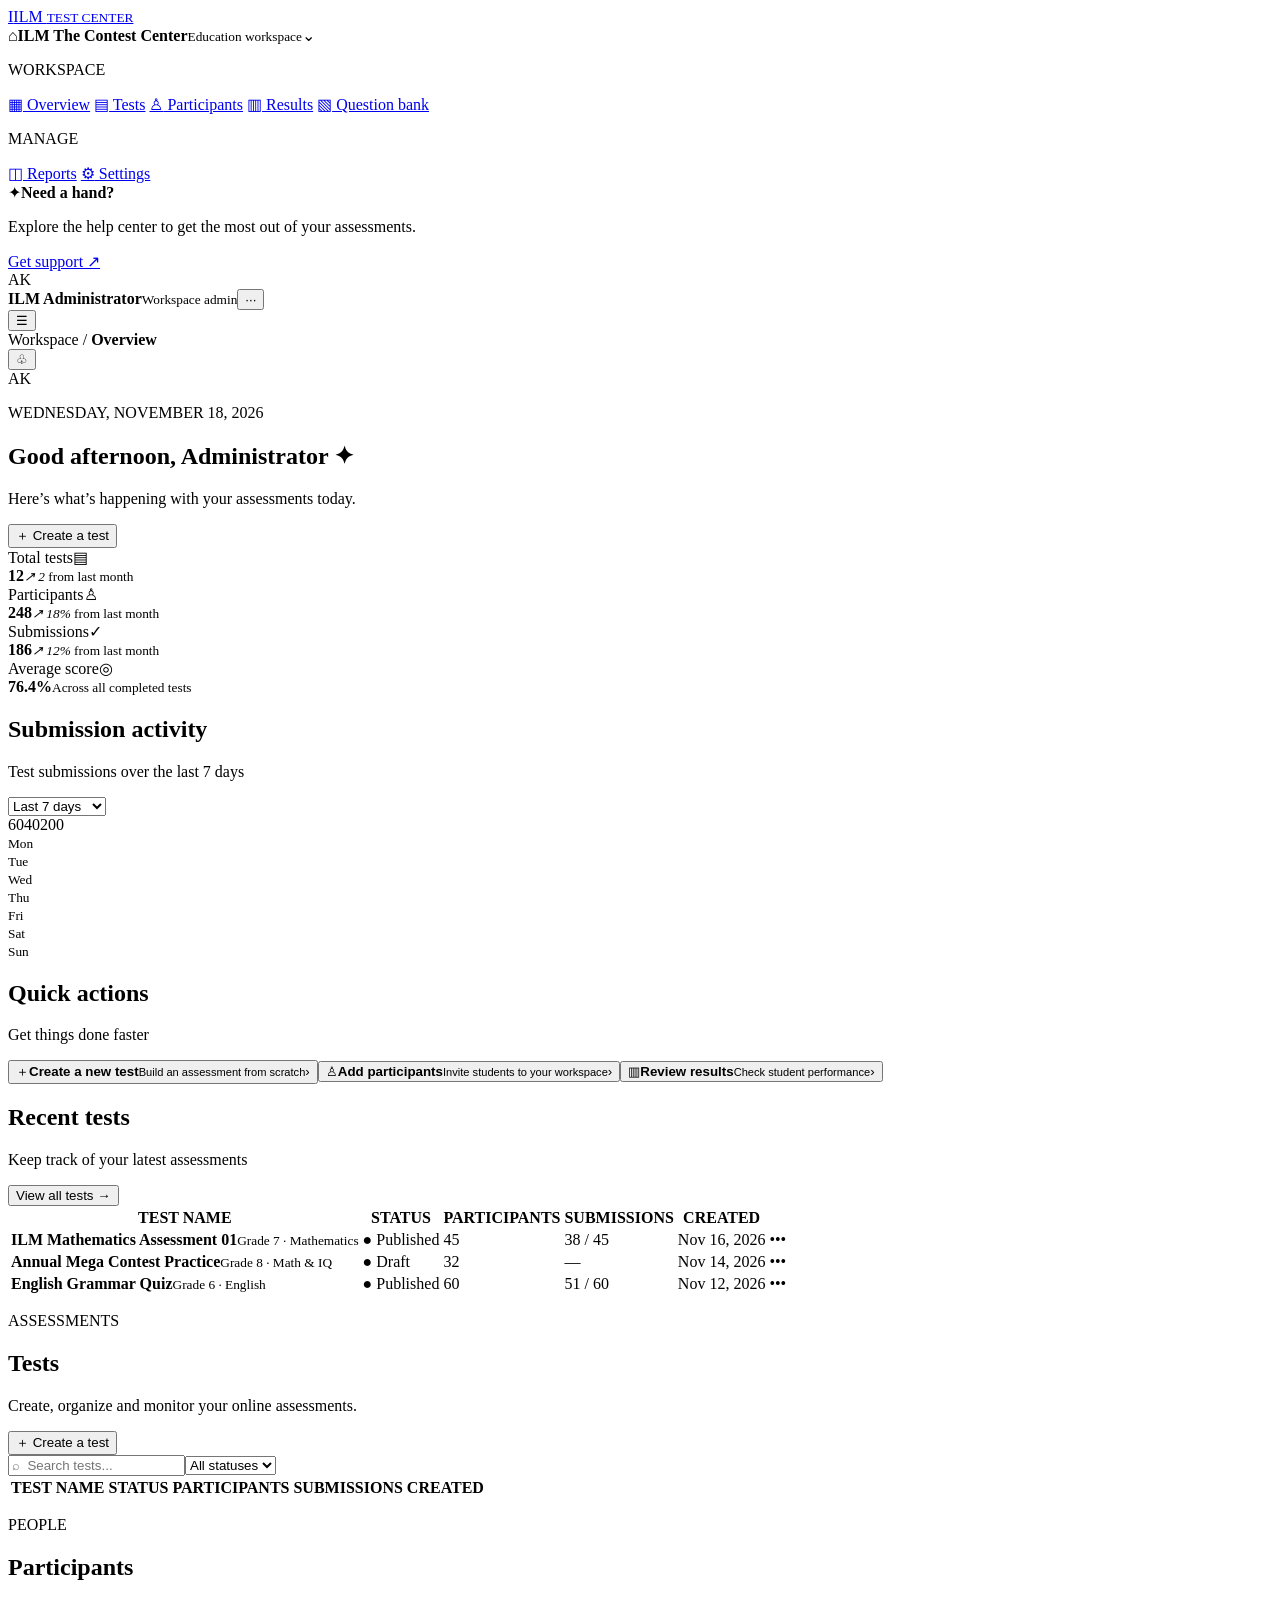
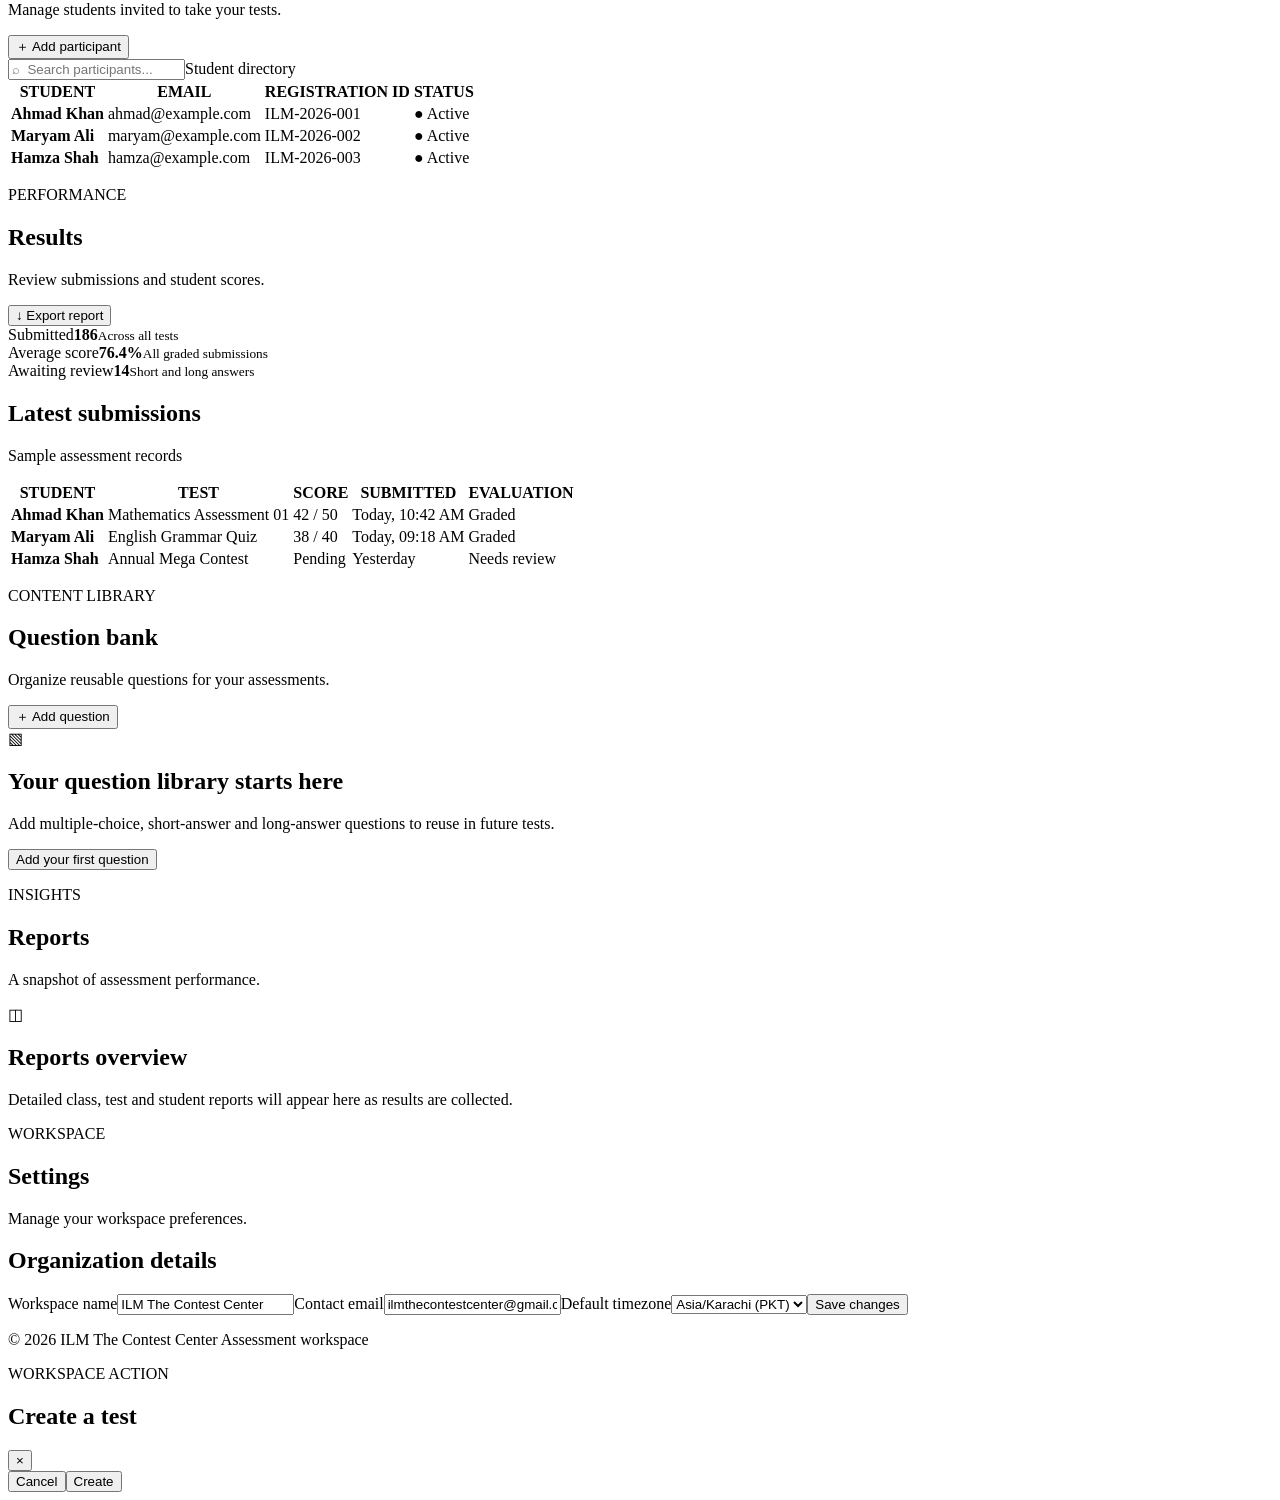
==== index.html @ 672c10fe "Build ILM Test Center assessment dashboard" ====
<!doctype html>
<html lang="en">
<head>
<meta charset="utf-8"><meta name="viewport" content="width=device-width,initial-scale=1">
<meta name="theme-color" content="#f7f8fc"><title>ILM Test Center | Assessment Dashboard</title>
<link rel="preconnect" href="https://fonts.googleapis.com"><link rel="preconnect" href="https://fonts.gstatic.com" crossorigin>
<link href="https://fonts.googleapis.com/css2?family=DM+Sans:wght@400;500;600;700&family=Plus+Jakarta+Sans:wght@600;700;800&display=swap" rel="stylesheet">
<link rel="stylesheet" href="style.css">
</head>
<body>
<div class="app-shell">
<aside class="sidebar" id="sidebar">
<a class="brand" href="#"><span class="brand-mark">I</span><span>ILM <small>TEST CENTER</small></span></a>
<div class="workspace"><span class="workspace-icon">⌂</span><span><b>ILM The Contest Center</b><small>Education workspace</small></span><span class="chevron">⌄</span></div>
<p class="nav-label">WORKSPACE</p>
<nav class="nav">
<a class="nav-link active" href="#overview" data-page="overview"><span>▦</span> Overview</a>
<a class="nav-link" href="#tests" data-page="tests"><span>▤</span> Tests</a>
<a class="nav-link" href="#participants" data-page="participants"><span>♙</span> Participants</a>
<a class="nav-link" href="#results" data-page="results"><span>▥</span> Results</a>
<a class="nav-link" href="#question-bank" data-page="question-bank"><span>▧</span> Question bank</a>
</nav>
<p class="nav-label second">MANAGE</p>
<nav class="nav">
<a class="nav-link" href="#reports" data-page="reports"><span>◫</span> Reports</a>
<a class="nav-link" href="#settings" data-page="settings"><span>⚙</span> Settings</a>
</nav>
<div class="sidebar-bottom"><div class="help-card"><span class="help-icon">✦</span><b>Need a hand?</b><p>Explore the help center to get the most out of your assessments.</p><a href="mailto:ilmthecontestcenter@gmail.com">Get support ↗</a></div><div class="profile"><div class="avatar">AK</div><span><b>ILM Administrator</b><small>Workspace admin</small></span><button class="more">···</button></div></div>
</aside>
<main class="main">
<header class="topbar"><button class="mobile-menu" id="menuBtn">☰</button><div class="crumb">Workspace <span>/</span> <b id="crumbCurrent">Overview</b></div><div class="top-actions"><button class="icon-btn" aria-label="Notifications">♧<i></i></button><div class="top-avatar">AK</div></div></header>
<div class="content">
<section class="page active" id="page-overview">
<div class="welcome-row"><div><p class="eyebrow">WEDNESDAY, NOVEMBER 18, 2026</p><h1>Good afternoon, Administrator <span>✦</span></h1><p class="subheading">Here’s what’s happening with your assessments today.</p></div><button class="primary-btn" data-modal="createTest">＋ Create a test</button></div>
<div class="stats-grid">
<div class="stat-card"><div class="stat-top"><span>Total tests</span><span class="stat-icon purple">▤</span></div><strong id="statTests">12</strong><small><em>↗ 2</em> from last month</small></div>
<div class="stat-card"><div class="stat-top"><span>Participants</span><span class="stat-icon blue">♙</span></div><strong id="statPeople">248</strong><small><em>↗ 18%</em> from last month</small></div>
<div class="stat-card"><div class="stat-top"><span>Submissions</span><span class="stat-icon green">✓</span></div><strong>186</strong><small><em>↗ 12%</em> from last month</small></div>
<div class="stat-card"><div class="stat-top"><span>Average score</span><span class="stat-icon amber">◎</span></div><strong>76.4<span class="unit">%</span></strong><small>Across all completed tests</small></div>
</div>
<div class="section-grid"><div class="panel activity-panel"><div class="panel-heading"><div><h2>Submission activity</h2><p>Test submissions over the last 7 days</p></div><select aria-label="Activity period"><option>Last 7 days</option><option>Last 30 days</option></select></div><div class="chart"><div class="chart-y"><span>60</span><span>40</span><span>20</span><span>0</span></div><div class="chart-main"><div class="grid-lines"><i></i><i></i><i></i><i></i></div><div class="bars"><div><i style="height:42%"></i><small>Mon</small></div><div><i style="height:65%"></i><small>Tue</small></div><div><i style="height:48%"></i><small>Wed</small></div><div><i style="height:83%"></i><small>Thu</small></div><div><i style="height:57%"></i><small>Fri</small></div><div><i style="height:94%"></i><small>Sat</small></div><div><i style="height:70%"></i><small>Sun</small></div></div></div></div></div>
<div class="panel quick-panel"><div class="panel-heading"><div><h2>Quick actions</h2><p>Get things done faster</p></div></div><button class="quick-action" data-modal="createTest"><span class="quick-icon lavender">＋</span><span><b>Create a new test</b><small>Build an assessment from scratch</small></span><span class="arrow">›</span></button><button class="quick-action" data-page-go="participants"><span class="quick-icon sky">♙</span><span><b>Add participants</b><small>Invite students to your workspace</small></span><span class="arrow">›</span></button><button class="quick-action" data-page-go="results"><span class="quick-icon mint">▥</span><span><b>Review results</b><small>Check student performance</small></span><span class="arrow">›</span></button></div></div>
<div class="panel recent-panel"><div class="panel-heading"><div><h2>Recent tests</h2><p>Keep track of your latest assessments</p></div><button class="text-btn" data-page-go="tests">View all tests →</button></div><div class="table-wrap"><table><thead><tr><th>TEST NAME</th><th>STATUS</th><th>PARTICIPANTS</th><th>SUBMISSIONS</th><th>CREATED</th><th></th></tr></thead><tbody id="recentTests"><tr><td><b>ILM Mathematics Assessment 01</b><small>Grade 7 · Mathematics</small></td><td><span class="status published">● Published</span></td><td>45</td><td>38 / 45</td><td>Nov 16, 2026</td><td>•••</td></tr><tr><td><b>Annual Mega Contest Practice</b><small>Grade 8 · Math & IQ</small></td><td><span class="status draft">● Draft</span></td><td>32</td><td>—</td><td>Nov 14, 2026</td><td>•••</td></tr><tr><td><b>English Grammar Quiz</b><small>Grade 6 · English</small></td><td><span class="status published">● Published</span></td><td>60</td><td>51 / 60</td><td>Nov 12, 2026</td><td>•••</td></tr></tbody></table></div></div>
</section>
<section class="page" id="page-tests"><div class="page-heading"><div><p class="eyebrow">ASSESSMENTS</p><h1>Tests</h1><p class="subheading">Create, organize and monitor your online assessments.</p></div><button class="primary-btn" data-modal="createTest">＋ Create a test</button></div><div class="panel"><div class="toolbar"><input id="testSearch" placeholder="⌕  Search tests..."><select><option>All statuses</option><option>Published</option><option>Draft</option></select></div><div class="table-wrap"><table><thead><tr><th>TEST NAME</th><th>STATUS</th><th>PARTICIPANTS</th><th>SUBMISSIONS</th><th>CREATED</th></tr></thead><tbody id="testsTable"></tbody></table></div></div></section>
<section class="page" id="page-participants"><div class="page-heading"><div><p class="eyebrow">PEOPLE</p><h1>Participants</h1><p class="subheading">Manage students invited to take your tests.</p></div><button class="primary-btn" data-modal="addPerson">＋ Add participant</button></div><div class="panel"><div class="toolbar"><input id="peopleSearch" placeholder="⌕  Search participants..."><span class="muted">Student directory</span></div><div class="table-wrap"><table><thead><tr><th>STUDENT</th><th>EMAIL</th><th>REGISTRATION ID</th><th>STATUS</th></tr></thead><tbody id="peopleTable"><tr><td><b>Ahmad Khan</b></td><td>ahmad@example.com</td><td>ILM-2026-001</td><td><span class="status published">● Active</span></td></tr><tr><td><b>Maryam Ali</b></td><td>maryam@example.com</td><td>ILM-2026-002</td><td><span class="status published">● Active</span></td></tr><tr><td><b>Hamza Shah</b></td><td>hamza@example.com</td><td>ILM-2026-003</td><td><span class="status published">● Active</span></td></tr></tbody></table></div></div></section>
<section class="page" id="page-results"><div class="page-heading"><div><p class="eyebrow">PERFORMANCE</p><h1>Results</h1><p class="subheading">Review submissions and student scores.</p></div><button class="outline-btn" onclick="window.print()">↓ Export report</button></div><div class="stats-grid compact"><div class="stat-card"><span>Submitted</span><strong>186</strong><small>Across all tests</small></div><div class="stat-card"><span>Average score</span><strong>76.4%</strong><small>All graded submissions</small></div><div class="stat-card"><span>Awaiting review</span><strong>14</strong><small>Short and long answers</small></div></div><div class="panel"><div class="panel-heading"><div><h2>Latest submissions</h2><p>Sample assessment records</p></div></div><div class="table-wrap"><table><thead><tr><th>STUDENT</th><th>TEST</th><th>SCORE</th><th>SUBMITTED</th><th>EVALUATION</th></tr></thead><tbody><tr><td><b>Ahmad Khan</b></td><td>Mathematics Assessment 01</td><td>42 / 50</td><td>Today, 10:42 AM</td><td><span class="status published">Graded</span></td></tr><tr><td><b>Maryam Ali</b></td><td>English Grammar Quiz</td><td>38 / 40</td><td>Today, 09:18 AM</td><td><span class="status published">Graded</span></td></tr><tr><td><b>Hamza Shah</b></td><td>Annual Mega Contest</td><td>Pending</td><td>Yesterday</td><td><span class="status draft">Needs review</span></td></tr></tbody></table></div></div></section>
<section class="page" id="page-question-bank"><div class="page-heading"><div><p class="eyebrow">CONTENT LIBRARY</p><h1>Question bank</h1><p class="subheading">Organize reusable questions for your assessments.</p></div><button class="primary-btn" data-modal="addQuestion">＋ Add question</button></div><div class="empty-state panel"><div class="empty-icon">▧</div><h2>Your question library starts here</h2><p>Add multiple-choice, short-answer and long-answer questions to reuse in future tests.</p><button class="primary-btn" data-modal="addQuestion">Add your first question</button></div></section>
<section class="page" id="page-reports"><div class="page-heading"><div><p class="eyebrow">INSIGHTS</p><h1>Reports</h1><p class="subheading">A snapshot of assessment performance.</p></div></div><div class="empty-state panel"><div class="empty-icon">◫</div><h2>Reports overview</h2><p>Detailed class, test and student reports will appear here as results are collected.</p></div></section>
<section class="page" id="page-settings"><div class="page-heading"><div><p class="eyebrow">WORKSPACE</p><h1>Settings</h1><p class="subheading">Manage your workspace preferences.</p></div></div><div class="panel settings-panel"><h2>Organization details</h2><label>Workspace name<input value="ILM The Contest Center"></label><label>Contact email<input value="ilmthecontestcenter@gmail.com"></label><label>Default timezone<select><option>Asia/Karachi (PKT)</option></select></label><button class="primary-btn" id="saveSettings">Save changes</button><p class="muted" id="settingsMsg"></p></div></section>
<footer>© 2026 ILM The Contest Center <span>Assessment workspace</span></footer>
</div></main></div>
<div class="modal-backdrop" id="modalBackdrop"><div class="modal"><div class="modal-head"><div><p class="eyebrow">WORKSPACE ACTION</p><h2 id="modalTitle">Create a test</h2></div><button class="close-btn" id="closeModal">×</button></div><form id="actionForm"><div id="modalFields"></div><div class="modal-actions"><button type="button" class="outline-btn" id="cancelModal">Cancel</button><button class="primary-btn" type="submit" id="submitModal">Create</button></div></form></div></div>
<div class="toast" id="toast"></div><script src="app.js"></script>
</body></html>
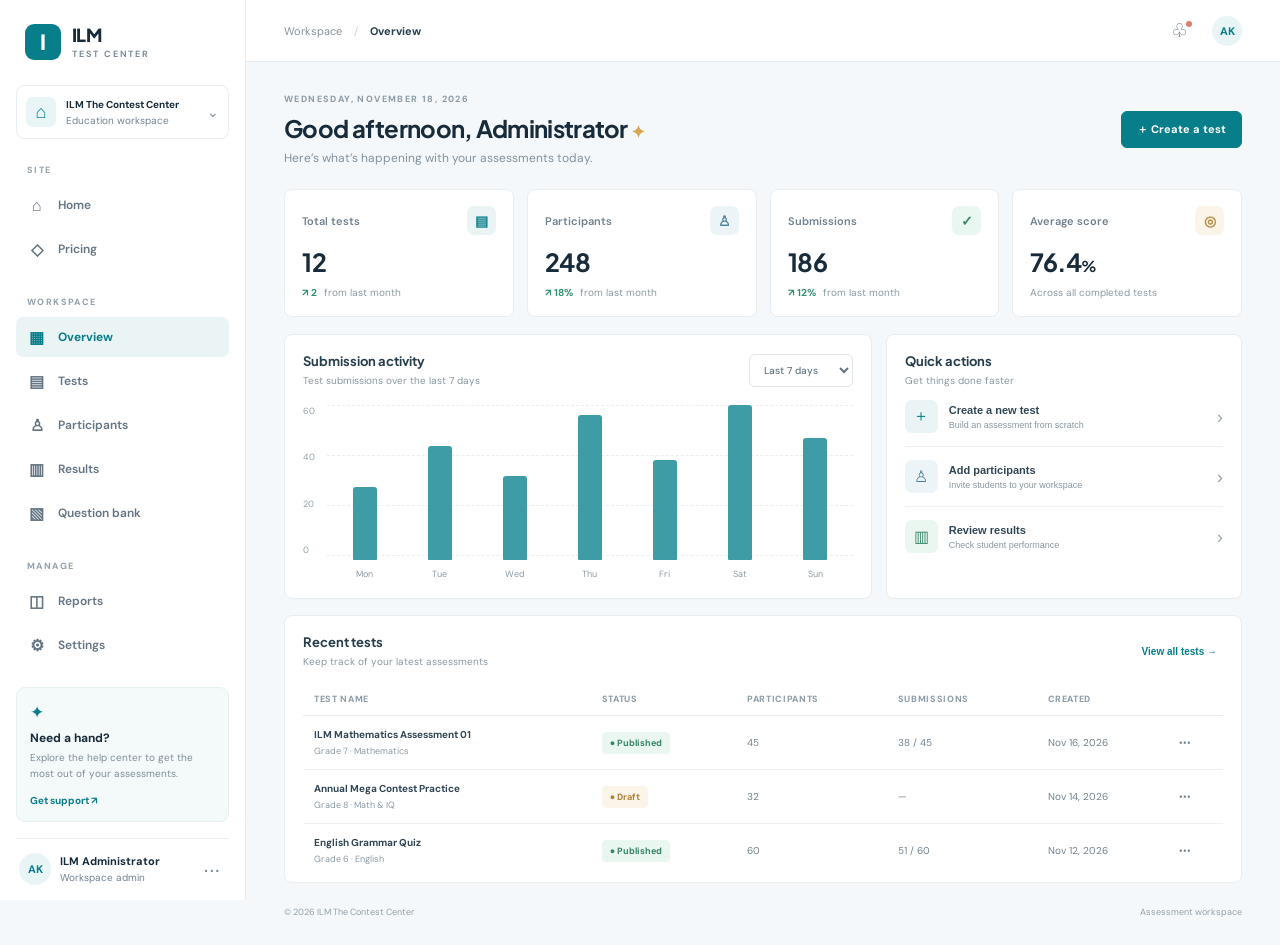
==== commit ce566995: "Add public home and pricing pages" ====
--- a/index.html
+++ b/index.html
@@ -10,9 +10,14 @@
 <body>
 <div class="app-shell">
 <aside class="sidebar" id="sidebar">
-<a class="brand" href="#"><span class="brand-mark">I</span><span>ILM <small>TEST CENTER</small></span></a>
+<a class="brand" href="home.html"><span class="brand-mark">I</span><span>ILM <small>TEST CENTER</small></span></a>
 <div class="workspace"><span class="workspace-icon">⌂</span><span><b>ILM The Contest Center</b><small>Education workspace</small></span><span class="chevron">⌄</span></div>
-<p class="nav-label">WORKSPACE</p>
+<p class="nav-label">SITE</p>
+<nav class="nav">
+<a class="nav-link" href="home.html"><span>⌂</span> Home</a>
+<a class="nav-link" href="pricing.html"><span>◇</span> Pricing</a>
+</nav>
+<p class="nav-label second">WORKSPACE</p>
 <nav class="nav">
 <a class="nav-link active" href="#overview" data-page="overview"><span>▦</span> Overview</a>
 <a class="nav-link" href="#tests" data-page="tests"><span>▤</span> Tests</a>
--- a/style.css
+++ b/style.css
@@ -0,0 +1 @@
+:root{--ink:#172b3a;--muted:#738392;--line:#e7edf1;--bg:#f5f8fa;--teal:#087e8b;--teal-dark:#066a75;--soft:#e8f4f5;--white:#fff}*{box-sizing:border-box}body{margin:0;background:var(--bg);color:var(--ink);font-family:'DM Sans',sans-serif;font-size:14px}.app-shell{min-height:100vh}.sidebar{width:246px;background:#fff;border-right:1px solid var(--line);position:fixed;inset:0 auto 0 0;padding:23px 16px 15px;display:flex;flex-direction:column;z-index:5}.brand{display:flex;align-items:center;gap:11px;text-decoration:none;color:#172b3a;font:800 18px 'Plus Jakarta Sans',sans-serif;letter-spacing:-.6px;padding:0 9px 25px}.brand-mark{height:36px;width:36px;display:grid;place-items:center;background:#087e8b;color:white;border-radius:9px;font-size:21px}.brand small{display:block;font:700 9px 'DM Sans';letter-spacing:1.8px;color:#7e8d99;margin-top:2px}.workspace{display:flex;align-items:center;gap:10px;padding:11px 9px;border:1px solid var(--line);border-radius:8px;margin-bottom:25px}.workspace-icon{width:30px;height:30px;background:#e8f4f5;border-radius:7px;display:grid;place-items:center;color:var(--teal);font-size:18px}.workspace b,.workspace small,.profile b,.profile small{display:block}.workspace b{font-size:10px}.workspace small,.profile small{font-size:10px;color:var(--muted);margin-top:3px}.chevron{margin-left:auto;color:#8795a0}.nav-label{font-size:9px;font-weight:700;letter-spacing:1.4px;color:#93a0aa;padding:0 11px;margin:0 0 9px}.nav-label.second{margin-top:27px}.nav{display:grid;gap:4px}.nav-link{height:40px;padding:0 12px;display:flex;align-items:center;gap:13px;text-decoration:none;color:#647482;border-radius:7px;font-weight:600;font-size:12px}.nav-link span{font-size:16px;width:17px;text-align:center}.nav-link:hover{background:#f3f8f9;color:var(--teal)}.nav-link.active{background:#eaf4f5;color:#087e8b;font-weight:700}.sidebar-bottom{margin-top:auto}.help-card{background:#f4f9fa;border:1px solid #e6f0f1;border-radius:9px;padding:13px;margin-bottom:16px}.help-icon{color:var(--teal);font-size:17px}.help-card b{display:block;margin:7px 0 4px;font-size:12px}.help-card p{font-size:10px;line-height:1.6;color:#7e8e99;margin:0 0 8px}.help-card a{font-size:10px;color:var(--teal);font-weight:700;text-decoration:none}.profile{border-top:1px solid var(--line);padding:14px 3px 0;display:flex;align-items:center;gap:9px}.avatar,.top-avatar{width:32px;height:32px;border-radius:50%;background:#e8f4f5;color:#087e8b;display:grid;place-items:center;font-weight:700;font-size:11px}.profile b{font-size:11px}.more{margin-left:auto;border:0;background:none;color:#788894;font-size:20px}.main{margin-left:246px;min-height:100vh}.topbar{height:62px;background:#fff;border-bottom:1px solid var(--line);display:flex;align-items:center;justify-content:space-between;padding:0 38px}.crumb{color:#83919c;font-size:11px}.crumb span{padding:0 9px;color:#c7d0d6}.crumb b{color:#273d4b}.top-actions{display:flex;align-items:center;gap:18px}.icon-btn{position:relative;border:0;background:none;color:#647482;font-size:19px}.icon-btn i{position:absolute;width:6px;height:6px;border-radius:50%;background:#e17d6c;right:2px;top:3px}.top-avatar{width:30px;height:30px}.mobile-menu{display:none}.content{max-width:1440px;margin:auto;padding:31px 38px 22px}.welcome-row,.page-heading{display:flex;align-items:center;justify-content:space-between;gap:20px;margin-bottom:23px}.eyebrow{font-size:9px;letter-spacing:1.4px;font-weight:700;color:#8b9aa5;margin:0 0 8px}.welcome-row h1,.page-heading h1{font:700 24px 'Plus Jakarta Sans';letter-spacing:-.7px;margin:0;color:#172b3a}.welcome-row h1 span{color:#d9a64d;font-size:17px}.subheading{color:#82919d;font-size:12px;margin:7px 0 0}.primary-btn,.outline-btn{border-radius:6px;padding:10px 15px;font:700 11px 'DM Sans';cursor:pointer;transition:.18s}.primary-btn{border:1px solid var(--teal);background:var(--teal);color:white}.primary-btn:hover{background:var(--teal-dark);border-color:var(--teal-dark)}.outline-btn{border:1px solid #dce5e9;background:white;color:#526674}.stats-grid{display:grid;grid-template-columns:repeat(4,minmax(0,1fr));gap:13px;margin-bottom:17px}.stat-card,.panel{background:#fff;border:1px solid var(--line);border-radius:8px}.stat-card{padding:16px 17px}.stat-top{display:flex;justify-content:space-between;align-items:center;color:#71818d;font-size:11px;font-weight:600}.stat-icon{width:29px;height:29px;border-radius:7px;display:grid;place-items:center;font-size:14px}.purple{background:#eaf4f5;color:#087e8b}.blue{background:#edf4f8;color:#4c829e}.green{background:#eaf6f0;color:#398a69}.amber{background:#fbf4e9;color:#ba8b43}.stat-card strong{display:block;font:700 25px 'Plus Jakarta Sans';margin:11px 0 4px;letter-spacing:-.5px}.unit{font-size:15px}.stat-card small{color:#8c9aa4;font-size:10px}.stat-card em{color:#31916e;font-style:normal;font-weight:700;margin-right:4px}.section-grid{display:grid;grid-template-columns:minmax(0,1.65fr) minmax(260px,1fr);gap:14px;margin-bottom:16px}.panel{padding:18px}.panel-heading{display:flex;align-items:center;justify-content:space-between;gap:12px}.panel-heading h2,.settings-panel h2{font:700 13px 'Plus Jakarta Sans';margin:0;color:#263d4b}.panel-heading p{color:#8997a1;font-size:10px;margin:5px 0 0}.panel-heading select,.toolbar select{border:1px solid #dfe7eb;border-radius:6px;padding:8px 10px;color:#627481;background:white;font:500 10px 'DM Sans'}.chart{height:175px;display:flex;margin-top:18px}.chart-y{display:flex;flex-direction:column;justify-content:space-between;color:#93a0a9;font-size:9px;padding:0 12px 24px 0}.chart-main{position:relative;flex:1}.grid-lines{position:absolute;inset:0 0 24px;display:flex;flex-direction:column;justify-content:space-between}.grid-lines i{border-top:1px dashed #e8eef1}.bars{height:100%;display:flex;justify-content:space-around;align-items:flex-end;position:relative}.bars>div{height:100%;width:8%;display:flex;flex-direction:column;justify-content:flex-end;align-items:center;gap:8px}.bars i{width:100%;max-width:24px;border-radius:3px 3px 1px 1px;background:#3d9ca5}.bars small{font-size:9px;color:#8d9ba5}.quick-panel{padding-bottom:9px}.quick-action{width:100%;border:0;border-bottom:1px solid #edf1f3;background:white;display:flex;align-items:center;gap:11px;padding:13px 0;text-align:left;cursor:pointer}.quick-action:last-child{border:0}.quick-icon{height:33px;width:33px;display:grid;place-items:center;border-radius:7px;font-size:16px}.lavender{background:#eaf4f5;color:#087e8b}.sky{background:#edf4f8;color:#4c829e}.mint{background:#eaf6f0;color:#398a69}.quick-action b,.quick-action small{display:block}.quick-action b{font-size:11px;color:#304654}.quick-action small{font-size:9px;color:#8997a1;margin-top:4px}.arrow{margin-left:auto;color:#9aa7b0;font-size:19px}.recent-panel{padding-bottom:5px}.text-btn{border:0;background:none;color:var(--teal);font-weight:700;font-size:10px;cursor:pointer}.table-wrap{overflow-x:auto;margin-top:15px}table{width:100%;border-collapse:collapse;text-align:left;white-space:nowrap}th{font-size:9px;letter-spacing:.65px;color:#8b9aa4;font-weight:700;padding:10px 11px;border-bottom:1px solid var(--line)}td{font-size:10px;color:#71818d;padding:12px 11px;border-bottom:1px solid #edf1f3}tbody tr:last-child td{border-bottom:0}td b{display:block;color:#304654;font-size:10px}td small{display:block;color:#8c9aa4;font-size:9px;margin-top:4px}.status{font-size:9px;font-weight:700;padding:5px 8px;border-radius:4px}.published{background:#eaf6f0;color:#348563}.draft{background:#fbf4e9;color:#b18138}.page{display:none}.page.active{display:block}.page-heading{margin-bottom:22px}.toolbar{display:flex;gap:9px;margin-bottom:8px}.toolbar input,.settings-panel input,.settings-panel select{border:1px solid #dfe7eb;border-radius:6px;padding:10px 12px;font:11px 'DM Sans';outline:none;color:#3e5360}.toolbar input{width:min(320px,100%)}.toolbar input:focus,.settings-panel input:focus{border-color:#62aab0}.muted{color:#8c9aa4;font-size:10px}.empty-state{text-align:center;padding:52px 20px}.empty-icon{margin:0 auto 15px;width:52px;height:52px;border-radius:12px;background:#eaf4f5;color:var(--teal);display:grid;place-items:center;font-size:24px}.empty-state h2{font:700 15px 'Plus Jakarta Sans';margin:0 0 8px}.empty-state p{font-size:11px;color:#8796a0;margin:0 auto 19px;max-width:390px;line-height:1.6}.compact{grid-template-columns:repeat(3,1fr)}.compact .stat-card>span{font-size:11px;color:#71818d}.settings-panel{max-width:620px}.settings-panel label{display:block;font-size:10px;color:#71818d;margin-top:17px}.settings-panel input,.settings-panel select{display:block;width:100%;margin-top:7px;background:white}.settings-panel .primary-btn{margin-top:19px}footer{padding:23px 0 5px;color:#93a0a9;font-size:9px}footer span{float:right}.modal-backdrop{position:fixed;inset:0;background:#142b3a70;display:none;align-items:center;justify-content:center;padding:20px;z-index:20}.modal-backdrop.open{display:flex}.modal{width:min(480px,100%);background:white;border-radius:10px;padding:22px;box-shadow:0 18px 60px #142b3a30}.modal-head{display:flex;justify-content:space-between;align-items:flex-start;margin-bottom:21px}.modal-head h2{font:700 19px 'Plus Jakarta Sans';margin:0}.close-btn{border:0;background:#f0f4f5;border-radius:6px;width:30px;height:30px;font-size:20px;color:#647482}.field{display:block;margin-bottom:14px;font-size:10px;font-weight:700;color:#607380}.field input,.field select,.field textarea{display:block;width:100%;margin-top:7px;padding:10px;border:1px solid #dfe7eb;border-radius:6px;font:11px 'DM Sans';outline:none}.field textarea{min-height:75px;resize:vertical}.modal-actions{display:flex;justify-content:flex-end;gap:8px;margin-top:21px}.toast{position:fixed;bottom:24px;right:24px;background:#173746;color:white;padding:12px 17px;border-radius:6px;font-size:11px;opacity:0;transform:translateY(10px);transition:.25s;z-index:30;pointer-events:none}.toast.show{opacity:1;transform:translateY(0)}@media(max-width:1050px){.content{padding:26px 24px}.topbar{padding:0 24px}.stats-grid{grid-template-columns:repeat(2,1fr)}.section-grid{grid-template-columns:1fr}}@media(max-width:700px){.sidebar{transform:translateX(-100%);transition:.25s;box-shadow:8px 0 30px #142b3a12}.sidebar.open{transform:translateX(0)}.main{margin-left:0}.topbar{height:56px;padding:0 15px}.mobile-menu{display:block;border:0;background:none;font-size:19px;color:#526674;margin-right:12px}.crumb{margin-right:auto}.content{padding:22px 14px}.welcome-row,.page-heading{align-items:flex-start;flex-direction:column}.welcome-row h1,.page-heading h1{font-size:20px}.welcome-row .primary-btn,.page-heading .primary-btn{width:100%}.stats-grid{gap:8px}.stat-card{padding:13px}.stat-card strong{font-size:21px}.section-grid{gap:9px}.panel{padding:14px}.chart{height:150px}.compact{grid-template-columns:1fr}.compact .stat-card{display:flex;align-items:center;justify-content:space-between}.compact .stat-card strong{margin:0}.toolbar{flex-wrap:wrap}.toolbar input{flex:1}footer span{float:none;display:block;margin-top:7px}}
